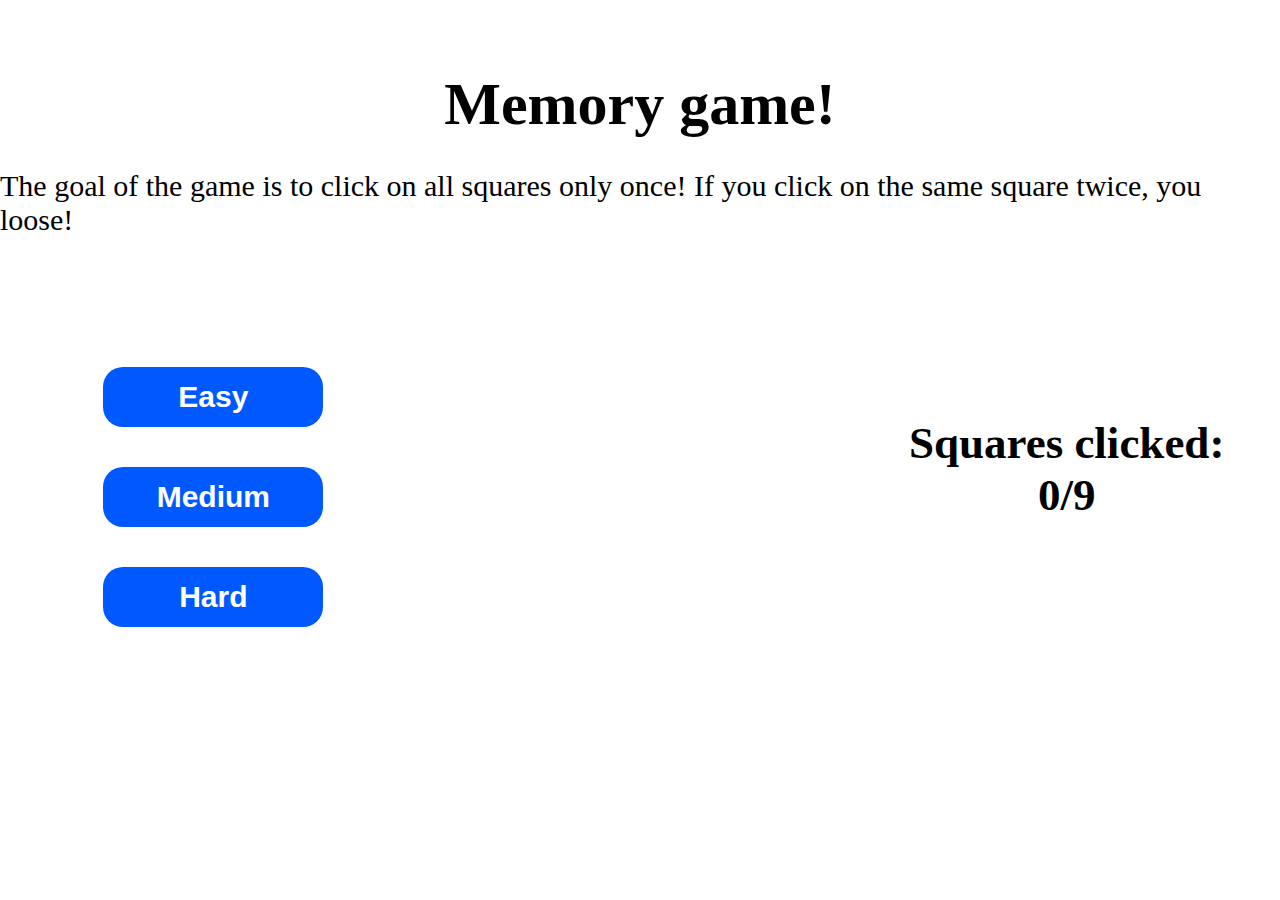
==== index.html @ 294b62a8 "Memory-Game" ====
<!DOCTYPE html>
<html lang="en">
  <head>
    <meta charset="UTF-8" />
    <meta name="viewport" content="width=device-width, initial-scale=1.0" />
    <title>Memory-Game</title>
    <link href="style.css" rel="stylesheet" />
  </head>
  <body>
    <header>
      <h1>Memory game!</h1>
      <h2>
        The goal of the game is to click on all squares only once! If you click
        on the same square twice, you loose!
      </h2>
    </header>
    <div class="container">
      <div class="left">
        <button class="easyBtn">Easy</button>
        <button class="mediumBtn">Medium</button>
        <button class="HardBtn">Hard</button>
      </div>
      <div class="middle"></div>
      <div class="right">
        <h3>Squares clicked:</h3>
        <h3>
          <p class="clickedNum">0</p>
          /9
        </h3>
      </div>
    </div>
    <script src="script.js"></script>
  </body>
</html>
---- style.css ----
*,
*::before,
*::after {
  box-sizing: border-box;
  margin: 0;
}

html {
  font-size: 6.25%;
}

header {
  display: flex;
  align-items: center;
  flex-direction: column;
  padding-top: 70rem;
}

h1 {
  font-size: 60rem;
  margin-bottom: 30rem;
}

h2 {
  font-size: 30rem;
  font-weight: 300;
  margin-bottom: 80rem;
}

.container {
  display: grid;
  grid-template-columns: 1fr 1fr 1fr;
}

h3 {
  font-size: 45rem;
  display: flex;
  align-items: center;
}

.left {
  display: flex;
  align-items: center;
  flex-direction: column;
  padding-top: 50rem;
}

.right {
  display: flex;
  align-items: center;
  flex-direction: column;
  padding-top: 100rem;
}

button {
  margin-bottom: 40rem;
  background-color: rgb(0, 89, 255);
  color: white;
  border: none;
  font-size: 30rem;
  font-weight: bold;
  width: 220rem;
  padding-top: 13rem;
  padding-bottom: 13rem;
  border-radius: 20rem;
  transition: transform 0.3s ease;
}

button:hover {
  transform: scale(1.2);
  background-color: blue;
}
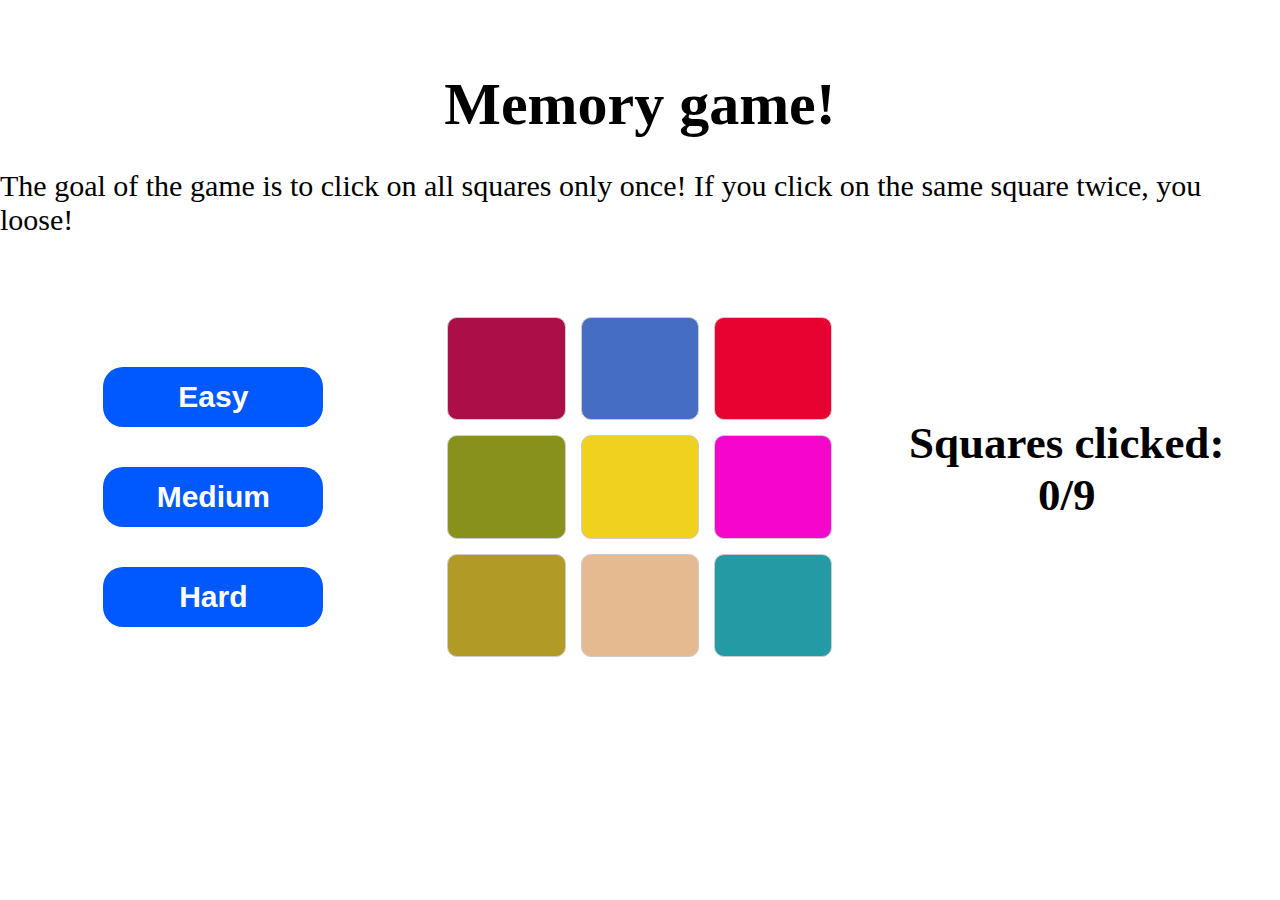
==== commit 60e8735e: "Work in progress" ====
--- a/index.html
+++ b/index.html
@@ -18,7 +18,7 @@
       <div class="left">
         <button class="easyBtn">Easy</button>
         <button class="mediumBtn">Medium</button>
-        <button class="HardBtn">Hard</button>
+        <button class="hardBtn">Hard</button>
       </div>
       <div class="middle"></div>
       <div class="right">
--- a/style.css
+++ b/style.css
@@ -70,3 +70,28 @@
   transform: scale(1.2);
   background-color: blue;
 }
+
+.middle {
+  display: grid;
+  grid-template-rows: repeat(3, 1fr);
+  grid-template-columns: repeat(3, 1fr);
+  gap: 15px;
+  width: 385px;
+  height: 340px;
+  margin: 0 auto;
+}
+
+.grid-item {
+  display: flex;
+  justify-content: center;
+  align-items: center;
+  border: 1px solid #ccc;
+  background-color: #f0f0f0;
+  font-size: 20px;
+  font-weight: bold;
+  cursor: pointer;
+  height: 100%;
+  width: 100%;
+  transition: outline 0.2s ease;
+  border-radius: 10rem;
+}
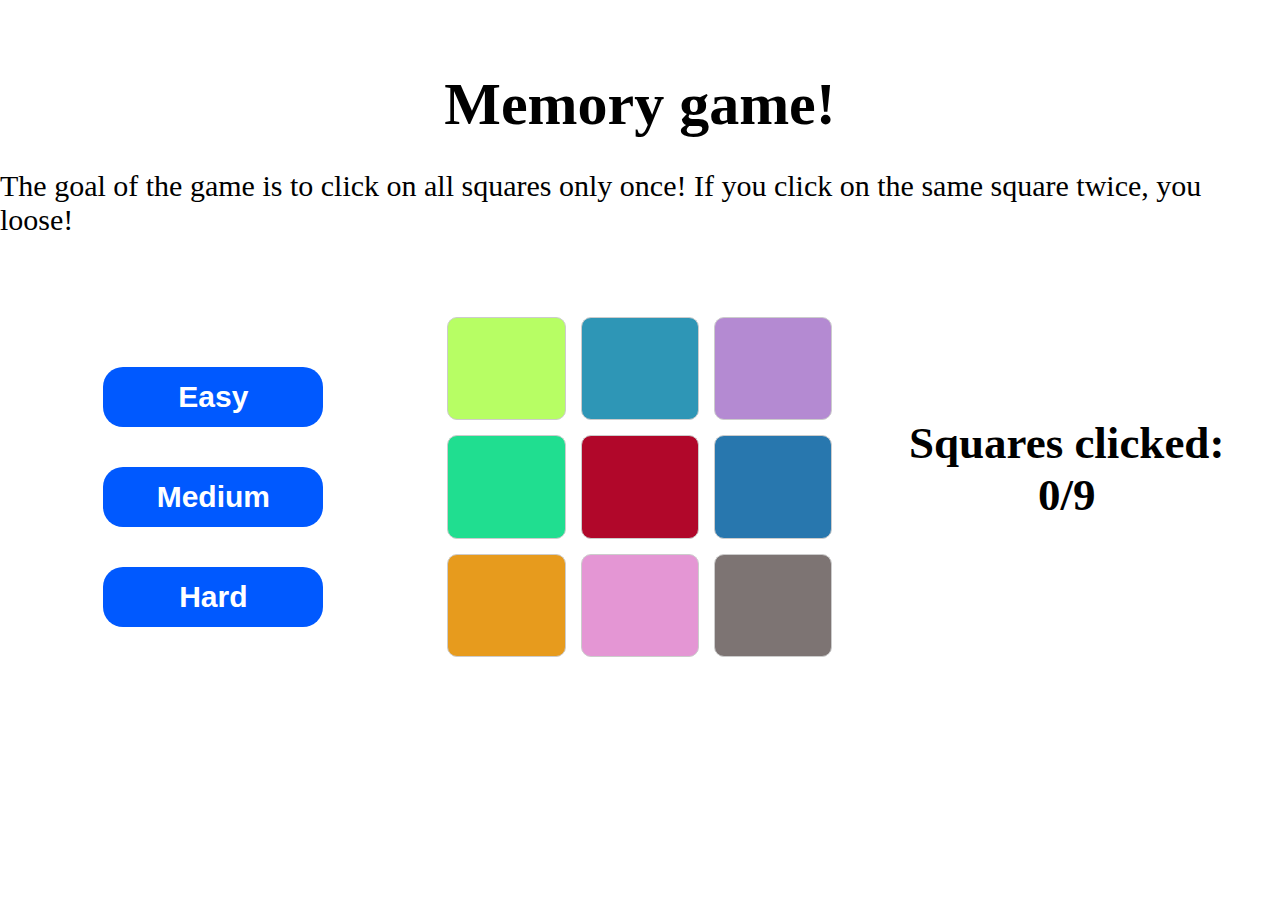
==== commit 69c6563f: "Memory-Game" ====
--- a/index.html
+++ b/index.html
@@ -25,7 +25,8 @@
         <h3>Squares clicked:</h3>
         <h3>
           <p class="clickedNum">0</p>
-          /9
+          /
+          <p class="itemsNumber">9</p>
         </h3>
       </div>
     </div>
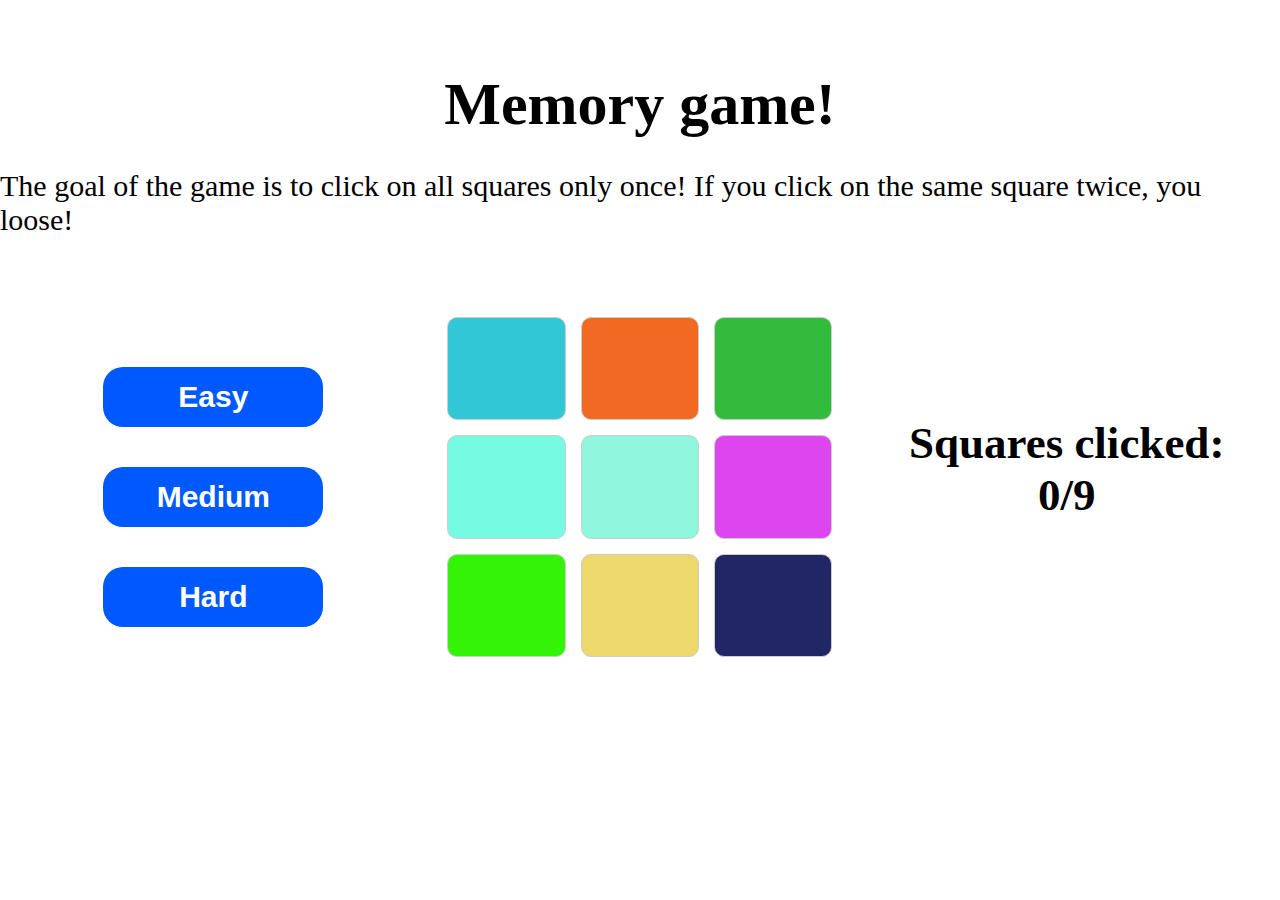
==== commit 23d3fcb4: "Work in progress" ====
--- a/index.html
+++ b/index.html
@@ -16,9 +16,9 @@
     </header>
     <div class="container">
       <div class="left">
-        <button class="easyBtn">Easy</button>
-        <button class="mediumBtn">Medium</button>
-        <button class="hardBtn">Hard</button>
+        <button class="easyBtn gridButtons">Easy</button>
+        <button class="mediumBtn gridButtons">Medium</button>
+        <button class="hardBtn gridButtons">Hard</button>
       </div>
       <div class="middle"></div>
       <div class="right">
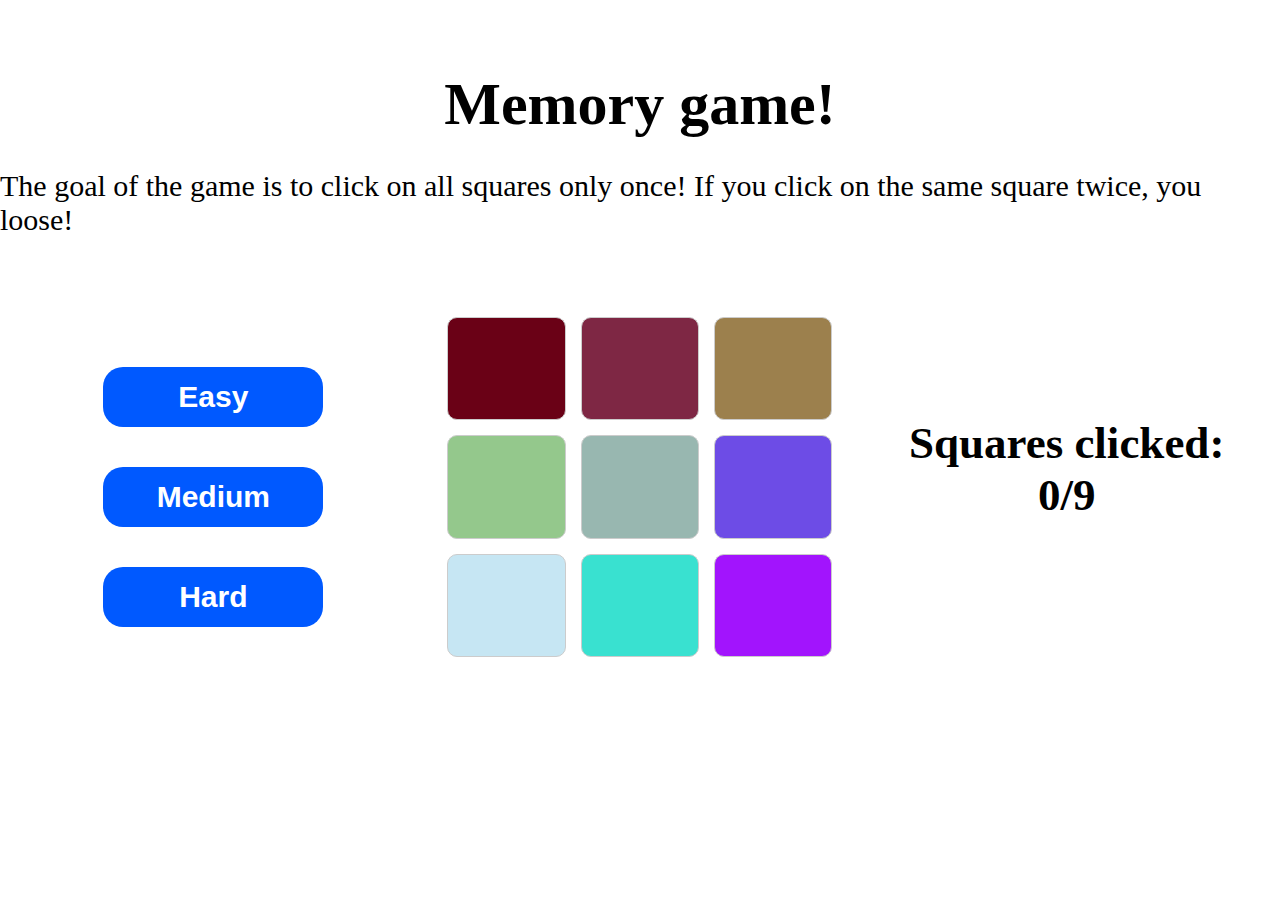
==== commit 35358a35: "Almost done" ====
--- a/index.html
+++ b/index.html
@@ -16,9 +16,9 @@
     </header>
     <div class="container">
       <div class="left">
-        <button class="easyBtn gridButtons">Easy</button>
-        <button class="mediumBtn gridButtons">Medium</button>
-        <button class="hardBtn gridButtons">Hard</button>
+        <button class="easyBtn gridButtons" data-size="3">Easy</button>
+        <button class="mediumBtn gridButtons" data-size="4">Medium</button>
+        <button class="hardBtn gridButtons" data-size="5">Hard</button>
       </div>
       <div class="middle"></div>
       <div class="right">
